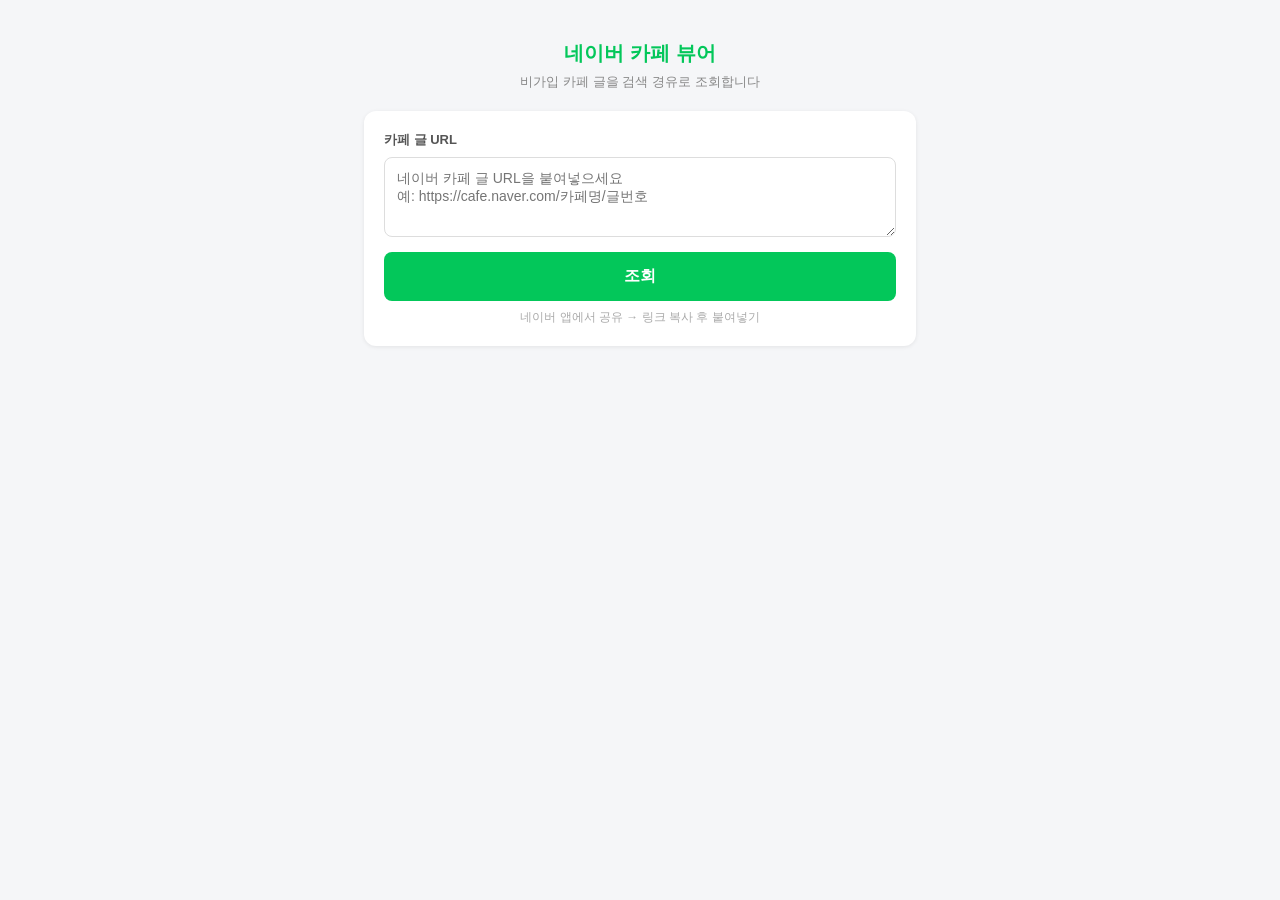
==== Web/index.html @ 31aaeae9 "Add files via upload" ====
<!DOCTYPE html>
<html lang="ko">
<head>
  <meta charset="UTF-8">
  <meta name="viewport" content="width=device-width, initial-scale=1.0, user-scalable=no">
  <title>네이버 카페 검색 경유 뷰어</title>
  <style>
    * {
      box-sizing: border-box;
      margin: 0;
      padding: 0;
    }
    body {
      font-family: -apple-system, "Apple SD Gothic Neo", "Malgun Gothic", sans-serif;
      font-size: 15px;
      color: #333;
      background: #f5f6f8;
      min-height: 100vh;
      display: flex;
      flex-direction: column;
      align-items: center;
    }
    .container {
      width: 100%;
      max-width: 480px;
      padding: 24px 16px;
    }
    /* PC 환경에서 더 넓게 표시 */
    @media (min-width: 768px) {
      .container {
        max-width: 600px;
        padding: 40px 24px;
      }
    }
    h1 {
      font-size: 20px;
      color: #03c75a;
      text-align: center;
      margin-bottom: 6px;
    }
    .subtitle {
      text-align: center;
      font-size: 13px;
      color: #888;
      margin-bottom: 20px;
    }
    .card {
      background: #fff;
      border-radius: 12px;
      padding: 20px;
      box-shadow: 0 1px 4px rgba(0,0,0,0.08);
    }
    label {
      display: block;
      font-size: 13px;
      font-weight: 600;
      color: #555;
      margin-bottom: 8px;
    }
    textarea {
      width: 100%;
      padding: 12px;
      border: 1.5px solid #ddd;
      border-radius: 8px;
      font-size: 14px;
      font-family: inherit;
      resize: vertical;
      min-height: 80px;
      transition: border-color 0.2s;
      -webkit-appearance: none;
    }
    textarea:focus {
      outline: none;
      border-color: #03c75a;
    }
    .btn-process {
      width: 100%;
      padding: 14px;
      margin-top: 12px;
      background: #03c75a;
      color: #fff;
      border: none;
      border-radius: 8px;
      font-size: 16px;
      font-weight: 600;
      cursor: pointer;
      -webkit-appearance: none;
      transition: background 0.2s;
    }
    .btn-process:active { background: #02a34a; }
    .btn-process:disabled { background: #ccc; }

    #result {
      display: none;
      margin-top: 16px;
    }
    #result.show { display: block; }
    .result-card {
      background: #fff;
      border-radius: 12px;
      padding: 16px;
      box-shadow: 0 1px 4px rgba(0,0,0,0.08);
    }
    .info-row {
      display: flex;
      padding: 6px 0;
      font-size: 14px;
      border-bottom: 1px solid #f0f0f0;
    }
    .info-row:last-of-type { border-bottom: none; }
    .info-label {
      color: #888;
      min-width: 60px;
      flex-shrink: 0;
    }
    .info-value {
      color: #333;
      word-break: break-all;
    }
    .btn-group {
      display: flex;
      gap: 8px;
      margin-top: 14px;
    }
    .btn-link {
      flex: 1;
      display: block;
      padding: 12px;
      text-align: center;
      text-decoration: none;
      color: #fff;
      border-radius: 8px;
      font-size: 14px;
      font-weight: 600;
      transition: opacity 0.2s;
    }
    .btn-link:active { opacity: 0.8; }
    .btn-search { background: #4285f4; }
    .btn-direct { background: #666; }
    .error-msg {
      text-align: center;
      color: #e74c3c;
      padding: 12px;
      font-size: 14px;
    }
    .loading {
      text-align: center;
      color: #888;
      padding: 12px;
      font-size: 14px;
    }
    .paste-hint {
      margin-top: 8px;
      font-size: 12px;
      color: #aaa;
      text-align: center;
    }
  </style>
</head>
<body>
  <div class="container">
    <h1>네이버 카페 뷰어</h1>
    <p class="subtitle">비가입 카페 글을 검색 경유로 조회합니다</p>

    <div class="card">
      <label for="urlInput">카페 글 URL</label>
      <textarea id="urlInput" placeholder="네이버 카페 글 URL을 붙여넣으세요&#10;예: https://cafe.naver.com/카페명/글번호"></textarea>
      <button class="btn-process" id="btnProcess">조회</button>
      <p class="paste-hint">네이버 앱에서 공유 → 링크 복사 후 붙여넣기</p>
    </div>

    <div id="result"></div>
  </div>

  <script>
    // ============================================================
    // 네이버 카페 검색 경유 뷰어 - 모바일 웹 버전
    // Chrome 확장 없이 동작하는 독립형 웹 페이지
    // ============================================================

    const urlInput = document.getElementById("urlInput");
    const btnProcess = document.getElementById("btnProcess");
    const resultDiv = document.getElementById("result");


    // ------------------------------------------------------------
    // parseCafeUrl(cafeUrl)
    // 네이버 카페 URL을 파싱하여 clubId, cafeName, articleId를 추출한다.
    //
    // 지원 형태:
    //   형태1: https://cafe.naver.com/f-e/cafes/29657201/articles/1859
    //   형태2: https://cafe.naver.com/diveplan/1859
    //   형태3: https://cafe.naver.com/diveplan?iframe_url=...clubid=29657201&articleid=1859...
    // ------------------------------------------------------------
    function parseCafeUrl(cafeUrl) {
      let clubId = null;
      let cafeName = null;
      let articleId = null;

      // URL 디코딩 (이중/삼중 인코딩 대응)
      let decoded = cafeUrl;
      for (let i = 0; i < 3; i++) {
        decoded = decodeURIComponent(decoded);
      }

      // 형태1: /f-e/cafes/클럽ID/articles/글번호
      let match = decoded.match(/(?:m\.)?cafe\.naver\.com\/f-e\/cafes\/(\d+)\/articles\/(\d+)/);
      if (match) {
        return { clubId: match[1], cafeName: null, articleId: match[2] };
      }

      // 형태2: /카페명/글번호
      match = decoded.match(/(?:m\.)?cafe\.naver\.com\/([a-zA-Z0-9_-]+)\/(\d+)(?:\?|$)/);
      if (match) {
        return { clubId: null, cafeName: match[1], articleId: match[2] };
      }

      // 형태3: iframe_url 파라미터에서 추출
      const matchCafe = decoded.match(/(?:m\.)?cafe\.naver\.com\/([a-zA-Z0-9_-]+)\?/);
      if (matchCafe) cafeName = matchCafe[1];

      const matchClub = decoded.match(/clubid=(\d+)/i);
      const matchArticle = decoded.match(/articleid=(\d+)/i);

      if (matchClub) clubId = matchClub[1];
      if (matchArticle) articleId = matchArticle[1];

      if (articleId) {
        return { clubId, cafeName, articleId };
      }

      return { clubId: null, cafeName: null, articleId: null };
    }


    // ------------------------------------------------------------
    // processUrl(cafeUrl)
    // URL을 파싱하고 검색 경유 URL을 생성한다.
    //
    // 웹 페이지에서는 CORS 제한으로 네이버 API 직접 호출이 불가하므로,
    // 카페명 + 글번호 기반 검색 URL을 사용한다.
    // ------------------------------------------------------------
    function processUrl(cafeUrl) {
      const parsed = parseCafeUrl(cafeUrl);
      let { clubId, cafeName, articleId } = parsed;

      if (!articleId) {
        return { success: false, message: "URL 형식이 맞지 않아요.\n네이버 카페 글 URL을 입력해주세요." };
      }

      // 검색 경유 URL 생성
      let searchUrl = null;
      if (cafeName) {
        // 카페명이 있으면 네이버 통합검색으로 검색
        const query = encodeURIComponent(`site:cafe.naver.com/${cafeName} ${articleId}`);
        searchUrl = `https://search.naver.com/search.naver?query=${query}`;
      } else if (clubId) {
        // 클럽ID만 있으면 카페 검색에서 글번호로 검색
        const query = encodeURIComponent(articleId);
        searchUrl = `https://section.cafe.naver.com/ca-fe/home/search/articles?q=${query}`;
      }

      // 직접 접근 URL
      const directUrl = cafeName
        ? `https://cafe.naver.com/${cafeName}/${articleId}`
        : `https://cafe.naver.com/f-e/cafes/${clubId}/articles/${articleId}`;

      return {
        success: true,
        clubId,
        cafeName,
        articleId,
        searchUrl,
        directUrl
      };
    }


    // ------------------------------------------------------------
    // escapeHtml(str)
    // XSS 방지를 위한 HTML 이스케이프
    // ------------------------------------------------------------
    function escapeHtml(str) {
      const div = document.createElement("div");
      div.textContent = str;
      return div.innerHTML;
    }


    // ------------------------------------------------------------
    // showResult(result)
    // 처리 결과를 화면에 표시한다.
    // ------------------------------------------------------------
    function showResult(result) {
      if (!result.success) {
        resultDiv.innerHTML = '<div class="result-card"><p class="error-msg">'
          + result.message.replace(/\n/g, "<br>") + '</p></div>';
        resultDiv.classList.add("show");
        return;
      }

      let html = '<div class="result-card">';

      // 정보 표시
      if (result.cafeName) {
        html += '<div class="info-row"><span class="info-label">카페명</span>'
          + '<span class="info-value">' + escapeHtml(result.cafeName) + '</span></div>';
      }
      if (result.clubId) {
        html += '<div class="info-row"><span class="info-label">클럽ID</span>'
          + '<span class="info-value">' + escapeHtml(result.clubId) + '</span></div>';
      }
      html += '<div class="info-row"><span class="info-label">글번호</span>'
        + '<span class="info-value">' + escapeHtml(result.articleId) + '</span></div>';

      // 버튼 영역
      html += '<div class="btn-group">';
      if (result.searchUrl) {
        html += '<a class="btn-link btn-search" href="' + escapeHtml(result.searchUrl)
          + '" target="_blank" rel="noopener">검색 경유로 열기</a>';
      }
      html += '<a class="btn-link btn-direct" href="' + escapeHtml(result.directUrl)
        + '" target="_blank" rel="noopener">직접 열기</a>';
      html += '</div></div>';

      resultDiv.innerHTML = html;
      resultDiv.classList.add("show");
    }


    // ------------------------------------------------------------
    // 이벤트 핸들러
    // ------------------------------------------------------------

    // 조회 버튼 클릭
    btnProcess.addEventListener("click", () => {
      const url = urlInput.value.trim();
      if (!url) {
        resultDiv.innerHTML = '<div class="result-card"><p class="error-msg">URL을 입력해주세요</p></div>';
        resultDiv.classList.add("show");
        return;
      }

      const result = processUrl(url);
      showResult(result);
    });

    // Enter 키 지원 (모바일 키보드의 엔터)
    urlInput.addEventListener("keydown", (e) => {
      if (e.key === "Enter" && !e.shiftKey) {
        e.preventDefault();
        btnProcess.click();
      }
    });

    // 붙여넣기 시 자동 조회
    urlInput.addEventListener("paste", () => {
      setTimeout(() => {
        const val = urlInput.value.trim();
        if (val && val.includes("cafe.naver.com")) {
          btnProcess.click();
        }
      }, 100);
    });
  </script>
</body>
</html>
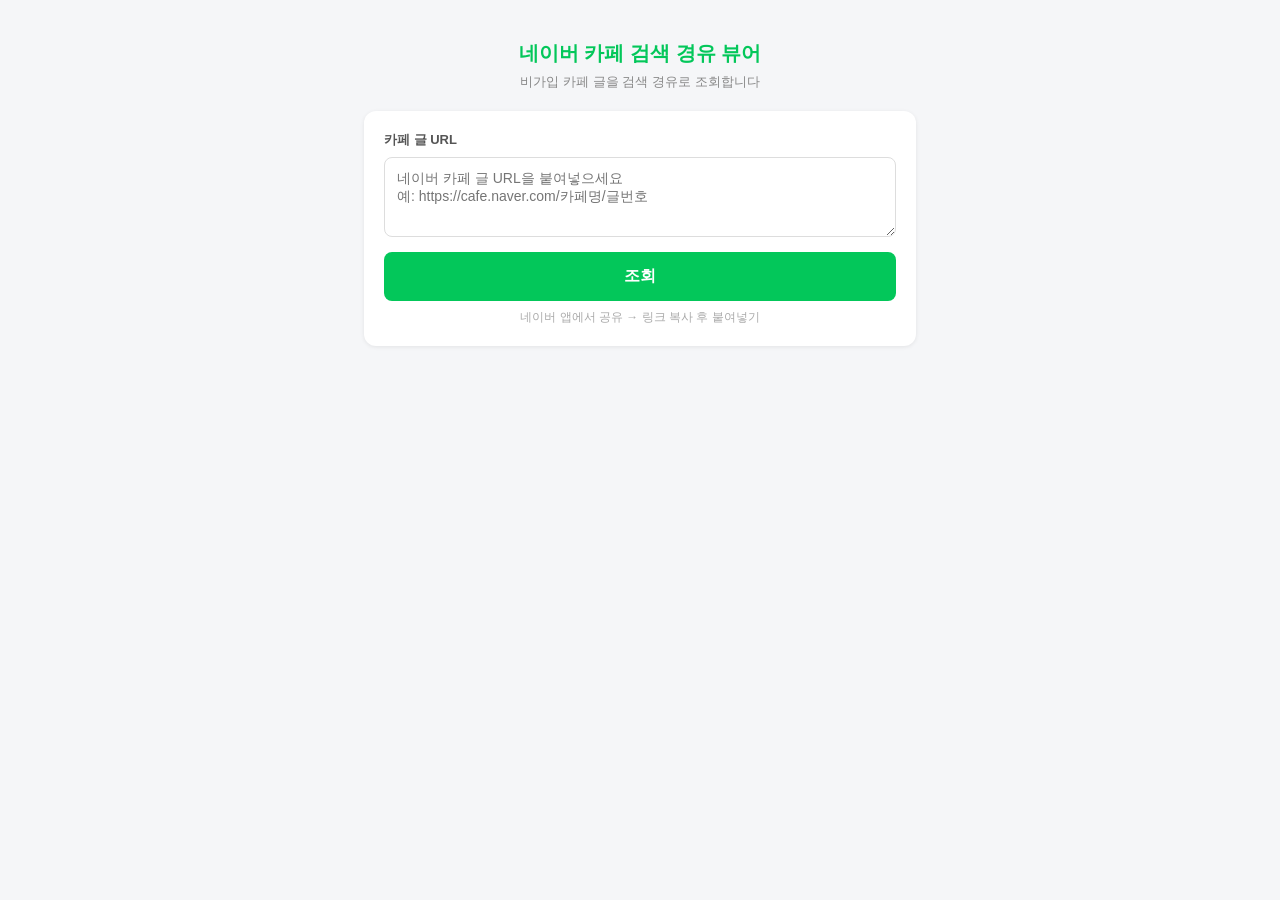
==== commit 48762eb3: "웹페이지 구조 개선, 모바일 URL 지원, 아이콘 통일 웹 파일 분리: index.html 내 인라인 CSS/JS를 style.css, app.js로 분리 모바일 URL 파싱 추" ====
--- a/Web/index.html
+++ b/Web/index.html
@@ -4,162 +4,12 @@
   <meta charset="UTF-8">
   <meta name="viewport" content="width=device-width, initial-scale=1.0, user-scalable=no">
   <title>네이버 카페 검색 경유 뷰어</title>
-  <style>
-    * {
-      box-sizing: border-box;
-      margin: 0;
-      padding: 0;
-    }
-    body {
-      font-family: -apple-system, "Apple SD Gothic Neo", "Malgun Gothic", sans-serif;
-      font-size: 15px;
-      color: #333;
-      background: #f5f6f8;
-      min-height: 100vh;
-      display: flex;
-      flex-direction: column;
-      align-items: center;
-    }
-    .container {
-      width: 100%;
-      max-width: 480px;
-      padding: 24px 16px;
-    }
-    /* PC 환경에서 더 넓게 표시 */
-    @media (min-width: 768px) {
-      .container {
-        max-width: 600px;
-        padding: 40px 24px;
-      }
-    }
-    h1 {
-      font-size: 20px;
-      color: #03c75a;
-      text-align: center;
-      margin-bottom: 6px;
-    }
-    .subtitle {
-      text-align: center;
-      font-size: 13px;
-      color: #888;
-      margin-bottom: 20px;
-    }
-    .card {
-      background: #fff;
-      border-radius: 12px;
-      padding: 20px;
-      box-shadow: 0 1px 4px rgba(0,0,0,0.08);
-    }
-    label {
-      display: block;
-      font-size: 13px;
-      font-weight: 600;
-      color: #555;
-      margin-bottom: 8px;
-    }
-    textarea {
-      width: 100%;
-      padding: 12px;
-      border: 1.5px solid #ddd;
-      border-radius: 8px;
-      font-size: 14px;
-      font-family: inherit;
-      resize: vertical;
-      min-height: 80px;
-      transition: border-color 0.2s;
-      -webkit-appearance: none;
-    }
-    textarea:focus {
-      outline: none;
-      border-color: #03c75a;
-    }
-    .btn-process {
-      width: 100%;
-      padding: 14px;
-      margin-top: 12px;
-      background: #03c75a;
-      color: #fff;
-      border: none;
-      border-radius: 8px;
-      font-size: 16px;
-      font-weight: 600;
-      cursor: pointer;
-      -webkit-appearance: none;
-      transition: background 0.2s;
-    }
-    .btn-process:active { background: #02a34a; }
-    .btn-process:disabled { background: #ccc; }
-
-    #result {
-      display: none;
-      margin-top: 16px;
-    }
-    #result.show { display: block; }
-    .result-card {
-      background: #fff;
-      border-radius: 12px;
-      padding: 16px;
-      box-shadow: 0 1px 4px rgba(0,0,0,0.08);
-    }
-    .info-row {
-      display: flex;
-      padding: 6px 0;
-      font-size: 14px;
-      border-bottom: 1px solid #f0f0f0;
-    }
-    .info-row:last-of-type { border-bottom: none; }
-    .info-label {
-      color: #888;
-      min-width: 60px;
-      flex-shrink: 0;
-    }
-    .info-value {
-      color: #333;
-      word-break: break-all;
-    }
-    .btn-group {
-      display: flex;
-      gap: 8px;
-      margin-top: 14px;
-    }
-    .btn-link {
-      flex: 1;
-      display: block;
-      padding: 12px;
-      text-align: center;
-      text-decoration: none;
-      color: #fff;
-      border-radius: 8px;
-      font-size: 14px;
-      font-weight: 600;
-      transition: opacity 0.2s;
-    }
-    .btn-link:active { opacity: 0.8; }
-    .btn-search { background: #4285f4; }
-    .btn-direct { background: #666; }
-    .error-msg {
-      text-align: center;
-      color: #e74c3c;
-      padding: 12px;
-      font-size: 14px;
-    }
-    .loading {
-      text-align: center;
-      color: #888;
-      padding: 12px;
-      font-size: 14px;
-    }
-    .paste-hint {
-      margin-top: 8px;
-      font-size: 12px;
-      color: #aaa;
-      text-align: center;
-    }
-  </style>
+  <link rel="icon" type="image/svg+xml" href="data:image/svg+xml,<svg xmlns='http://www.w3.org/2000/svg' viewBox='0 0 32 32'><rect width='32' height='32' rx='6' fill='%2303c75a'/><text x='16' y='23' text-anchor='middle' font-size='20' font-weight='bold' fill='white' font-family='Arial'>C</text></svg>">
+  <link rel="stylesheet" href="style.css">
 </head>
 <body>
   <div class="container">
-    <h1>네이버 카페 뷰어</h1>
+    <h1><a href="https://cafe.naver.com" target="_blank" rel="noopener">네이버 카페</a> 검색 경유 뷰어</h1>
     <p class="subtitle">비가입 카페 글을 검색 경유로 조회합니다</p>
 
     <div class="card">
@@ -172,196 +22,6 @@
     <div id="result"></div>
   </div>
 
-  <script>
-    // ============================================================
-    // 네이버 카페 검색 경유 뷰어 - 모바일 웹 버전
-    // Chrome 확장 없이 동작하는 독립형 웹 페이지
-    // ============================================================
-
-    const urlInput = document.getElementById("urlInput");
-    const btnProcess = document.getElementById("btnProcess");
-    const resultDiv = document.getElementById("result");
-
-
-    // ------------------------------------------------------------
-    // parseCafeUrl(cafeUrl)
-    // 네이버 카페 URL을 파싱하여 clubId, cafeName, articleId를 추출한다.
-    //
-    // 지원 형태:
-    //   형태1: https://cafe.naver.com/f-e/cafes/29657201/articles/1859
-    //   형태2: https://cafe.naver.com/diveplan/1859
-    //   형태3: https://cafe.naver.com/diveplan?iframe_url=...clubid=29657201&articleid=1859...
-    // ------------------------------------------------------------
-    function parseCafeUrl(cafeUrl) {
-      let clubId = null;
-      let cafeName = null;
-      let articleId = null;
-
-      // URL 디코딩 (이중/삼중 인코딩 대응)
-      let decoded = cafeUrl;
-      for (let i = 0; i < 3; i++) {
-        decoded = decodeURIComponent(decoded);
-      }
-
-      // 형태1: /f-e/cafes/클럽ID/articles/글번호
-      let match = decoded.match(/(?:m\.)?cafe\.naver\.com\/f-e\/cafes\/(\d+)\/articles\/(\d+)/);
-      if (match) {
-        return { clubId: match[1], cafeName: null, articleId: match[2] };
-      }
-
-      // 형태2: /카페명/글번호
-      match = decoded.match(/(?:m\.)?cafe\.naver\.com\/([a-zA-Z0-9_-]+)\/(\d+)(?:\?|$)/);
-      if (match) {
-        return { clubId: null, cafeName: match[1], articleId: match[2] };
-      }
-
-      // 형태3: iframe_url 파라미터에서 추출
-      const matchCafe = decoded.match(/(?:m\.)?cafe\.naver\.com\/([a-zA-Z0-9_-]+)\?/);
-      if (matchCafe) cafeName = matchCafe[1];
-
-      const matchClub = decoded.match(/clubid=(\d+)/i);
-      const matchArticle = decoded.match(/articleid=(\d+)/i);
-
-      if (matchClub) clubId = matchClub[1];
-      if (matchArticle) articleId = matchArticle[1];
-
-      if (articleId) {
-        return { clubId, cafeName, articleId };
-      }
-
-      return { clubId: null, cafeName: null, articleId: null };
-    }
-
-
-    // ------------------------------------------------------------
-    // processUrl(cafeUrl)
-    // URL을 파싱하고 검색 경유 URL을 생성한다.
-    //
-    // 웹 페이지에서는 CORS 제한으로 네이버 API 직접 호출이 불가하므로,
-    // 카페명 + 글번호 기반 검색 URL을 사용한다.
-    // ------------------------------------------------------------
-    function processUrl(cafeUrl) {
-      const parsed = parseCafeUrl(cafeUrl);
-      let { clubId, cafeName, articleId } = parsed;
-
-      if (!articleId) {
-        return { success: false, message: "URL 형식이 맞지 않아요.\n네이버 카페 글 URL을 입력해주세요." };
-      }
-
-      // 검색 경유 URL 생성
-      let searchUrl = null;
-      if (cafeName) {
-        // 카페명이 있으면 네이버 통합검색으로 검색
-        const query = encodeURIComponent(`site:cafe.naver.com/${cafeName} ${articleId}`);
-        searchUrl = `https://search.naver.com/search.naver?query=${query}`;
-      } else if (clubId) {
-        // 클럽ID만 있으면 카페 검색에서 글번호로 검색
-        const query = encodeURIComponent(articleId);
-        searchUrl = `https://section.cafe.naver.com/ca-fe/home/search/articles?q=${query}`;
-      }
-
-      // 직접 접근 URL
-      const directUrl = cafeName
-        ? `https://cafe.naver.com/${cafeName}/${articleId}`
-        : `https://cafe.naver.com/f-e/cafes/${clubId}/articles/${articleId}`;
-
-      return {
-        success: true,
-        clubId,
-        cafeName,
-        articleId,
-        searchUrl,
-        directUrl
-      };
-    }
-
-
-    // ------------------------------------------------------------
-    // escapeHtml(str)
-    // XSS 방지를 위한 HTML 이스케이프
-    // ------------------------------------------------------------
-    function escapeHtml(str) {
-      const div = document.createElement("div");
-      div.textContent = str;
-      return div.innerHTML;
-    }
-
-
-    // ------------------------------------------------------------
-    // showResult(result)
-    // 처리 결과를 화면에 표시한다.
-    // ------------------------------------------------------------
-    function showResult(result) {
-      if (!result.success) {
-        resultDiv.innerHTML = '<div class="result-card"><p class="error-msg">'
-          + result.message.replace(/\n/g, "<br>") + '</p></div>';
-        resultDiv.classList.add("show");
-        return;
-      }
-
-      let html = '<div class="result-card">';
-
-      // 정보 표시
-      if (result.cafeName) {
-        html += '<div class="info-row"><span class="info-label">카페명</span>'
-          + '<span class="info-value">' + escapeHtml(result.cafeName) + '</span></div>';
-      }
-      if (result.clubId) {
-        html += '<div class="info-row"><span class="info-label">클럽ID</span>'
-          + '<span class="info-value">' + escapeHtml(result.clubId) + '</span></div>';
-      }
-      html += '<div class="info-row"><span class="info-label">글번호</span>'
-        + '<span class="info-value">' + escapeHtml(result.articleId) + '</span></div>';
-
-      // 버튼 영역
-      html += '<div class="btn-group">';
-      if (result.searchUrl) {
-        html += '<a class="btn-link btn-search" href="' + escapeHtml(result.searchUrl)
-          + '" target="_blank" rel="noopener">검색 경유로 열기</a>';
-      }
-      html += '<a class="btn-link btn-direct" href="' + escapeHtml(result.directUrl)
-        + '" target="_blank" rel="noopener">직접 열기</a>';
-      html += '</div></div>';
-
-      resultDiv.innerHTML = html;
-      resultDiv.classList.add("show");
-    }
-
-
-    // ------------------------------------------------------------
-    // 이벤트 핸들러
-    // ------------------------------------------------------------
-
-    // 조회 버튼 클릭
-    btnProcess.addEventListener("click", () => {
-      const url = urlInput.value.trim();
-      if (!url) {
-        resultDiv.innerHTML = '<div class="result-card"><p class="error-msg">URL을 입력해주세요</p></div>';
-        resultDiv.classList.add("show");
-        return;
-      }
-
-      const result = processUrl(url);
-      showResult(result);
-    });
-
-    // Enter 키 지원 (모바일 키보드의 엔터)
-    urlInput.addEventListener("keydown", (e) => {
-      if (e.key === "Enter" && !e.shiftKey) {
-        e.preventDefault();
-        btnProcess.click();
-      }
-    });
-
-    // 붙여넣기 시 자동 조회
-    urlInput.addEventListener("paste", () => {
-      setTimeout(() => {
-        const val = urlInput.value.trim();
-        if (val && val.includes("cafe.naver.com")) {
-          btnProcess.click();
-        }
-      }, 100);
-    });
-  </script>
+  <script src="app.js"></script>
 </body>
 </html>
--- a/Web/style.css
+++ b/Web/style.css
@@ -0,0 +1,157 @@
+* {
+  box-sizing: border-box;
+  margin: 0;
+  padding: 0;
+}
+body {
+  font-family: -apple-system, "Apple SD Gothic Neo", "Malgun Gothic", sans-serif;
+  font-size: 15px;
+  color: #333;
+  background: #f5f6f8;
+  min-height: 100vh;
+  display: flex;
+  flex-direction: column;
+  align-items: center;
+}
+.container {
+  width: 100%;
+  max-width: 480px;
+  padding: 24px 16px;
+}
+/* PC 환경에서 더 넓게 표시 */
+@media (min-width: 768px) {
+  .container {
+    max-width: 600px;
+    padding: 40px 24px;
+  }
+}
+h1 {
+  font-size: 20px;
+  color: #03c75a;
+  text-align: center;
+  margin-bottom: 6px;
+}
+h1 a {
+  color: #03c75a;
+  text-decoration: none;
+}
+h1 a:hover {
+  text-decoration: underline;
+}
+.subtitle {
+  text-align: center;
+  font-size: 13px;
+  color: #888;
+  margin-bottom: 20px;
+}
+.card {
+  background: #fff;
+  border-radius: 12px;
+  padding: 20px;
+  box-shadow: 0 1px 4px rgba(0,0,0,0.08);
+}
+label {
+  display: block;
+  font-size: 13px;
+  font-weight: 600;
+  color: #555;
+  margin-bottom: 8px;
+}
+textarea {
+  width: 100%;
+  padding: 12px;
+  border: 1.5px solid #ddd;
+  border-radius: 8px;
+  font-size: 14px;
+  font-family: inherit;
+  resize: vertical;
+  min-height: 80px;
+  transition: border-color 0.2s;
+  -webkit-appearance: none;
+}
+textarea:focus {
+  outline: none;
+  border-color: #03c75a;
+}
+.btn-process {
+  width: 100%;
+  padding: 14px;
+  margin-top: 12px;
+  background: #03c75a;
+  color: #fff;
+  border: none;
+  border-radius: 8px;
+  font-size: 16px;
+  font-weight: 600;
+  cursor: pointer;
+  -webkit-appearance: none;
+  transition: background 0.2s;
+}
+.btn-process:active { background: #02a34a; }
+.btn-process:disabled { background: #ccc; }
+
+#result {
+  display: none;
+  margin-top: 16px;
+}
+#result.show { display: block; }
+.result-card {
+  background: #fff;
+  border-radius: 12px;
+  padding: 16px;
+  box-shadow: 0 1px 4px rgba(0,0,0,0.08);
+}
+.info-row {
+  display: flex;
+  padding: 6px 0;
+  font-size: 14px;
+  border-bottom: 1px solid #f0f0f0;
+}
+.info-row:last-of-type { border-bottom: none; }
+.info-label {
+  color: #888;
+  min-width: 60px;
+  flex-shrink: 0;
+}
+.info-value {
+  color: #333;
+  word-break: break-all;
+}
+.btn-group {
+  display: flex;
+  gap: 8px;
+  margin-top: 14px;
+}
+.btn-link {
+  flex: 1;
+  display: block;
+  padding: 12px;
+  text-align: center;
+  text-decoration: none;
+  color: #fff;
+  border-radius: 8px;
+  font-size: 14px;
+  font-weight: 600;
+  transition: opacity 0.2s;
+}
+.btn-link:active { opacity: 0.8; }
+.btn-search { background: #4285f4; }
+.btn-direct { background: #666; }
+.error-msg {
+  text-align: center;
+  color: #e74c3c;
+  padding: 12px;
+  font-size: 14px;
+}
+.loading {
+  text-align: center;
+  color: #888;
+  padding: 12px;
+  font-size: 14px;
+}
+.paste-hint {
+  margin-top: 8px;
+  font-size: 12px;
+  color: #aaa;
+  text-align: center;
+}
